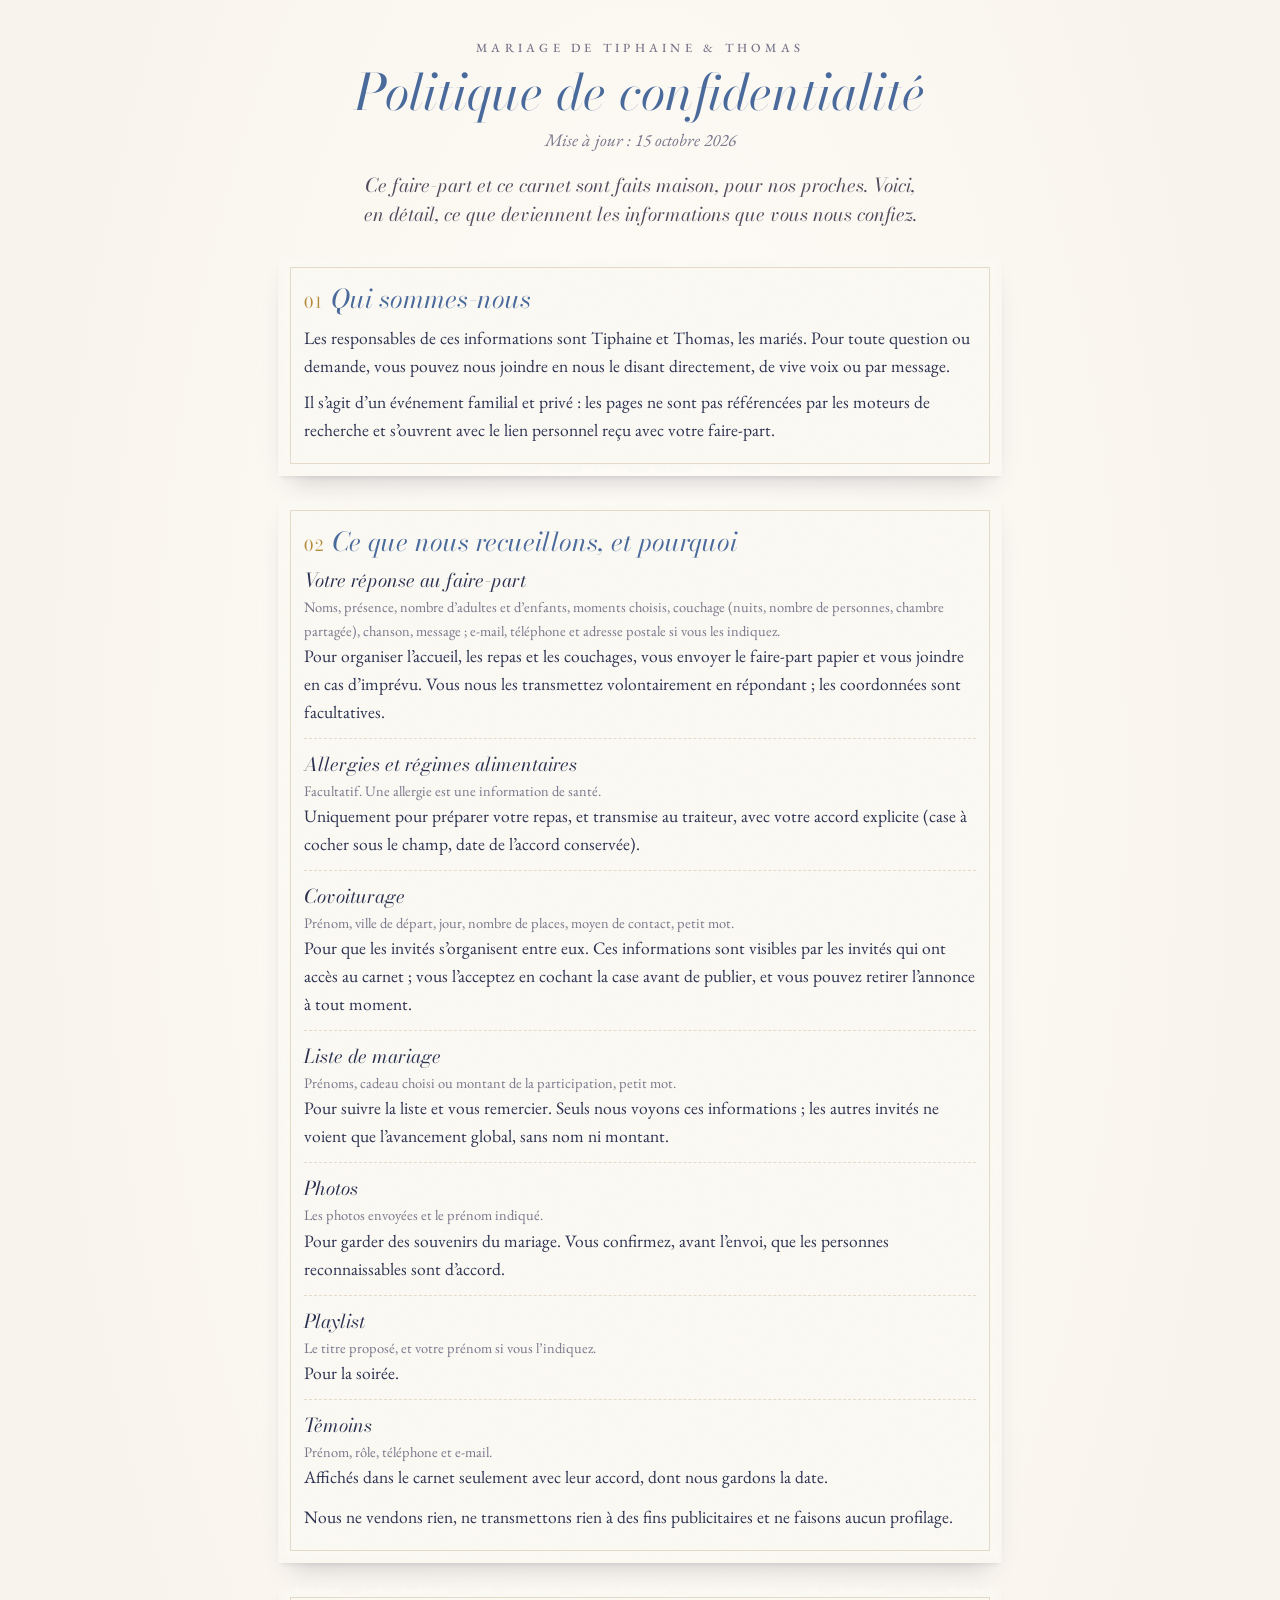
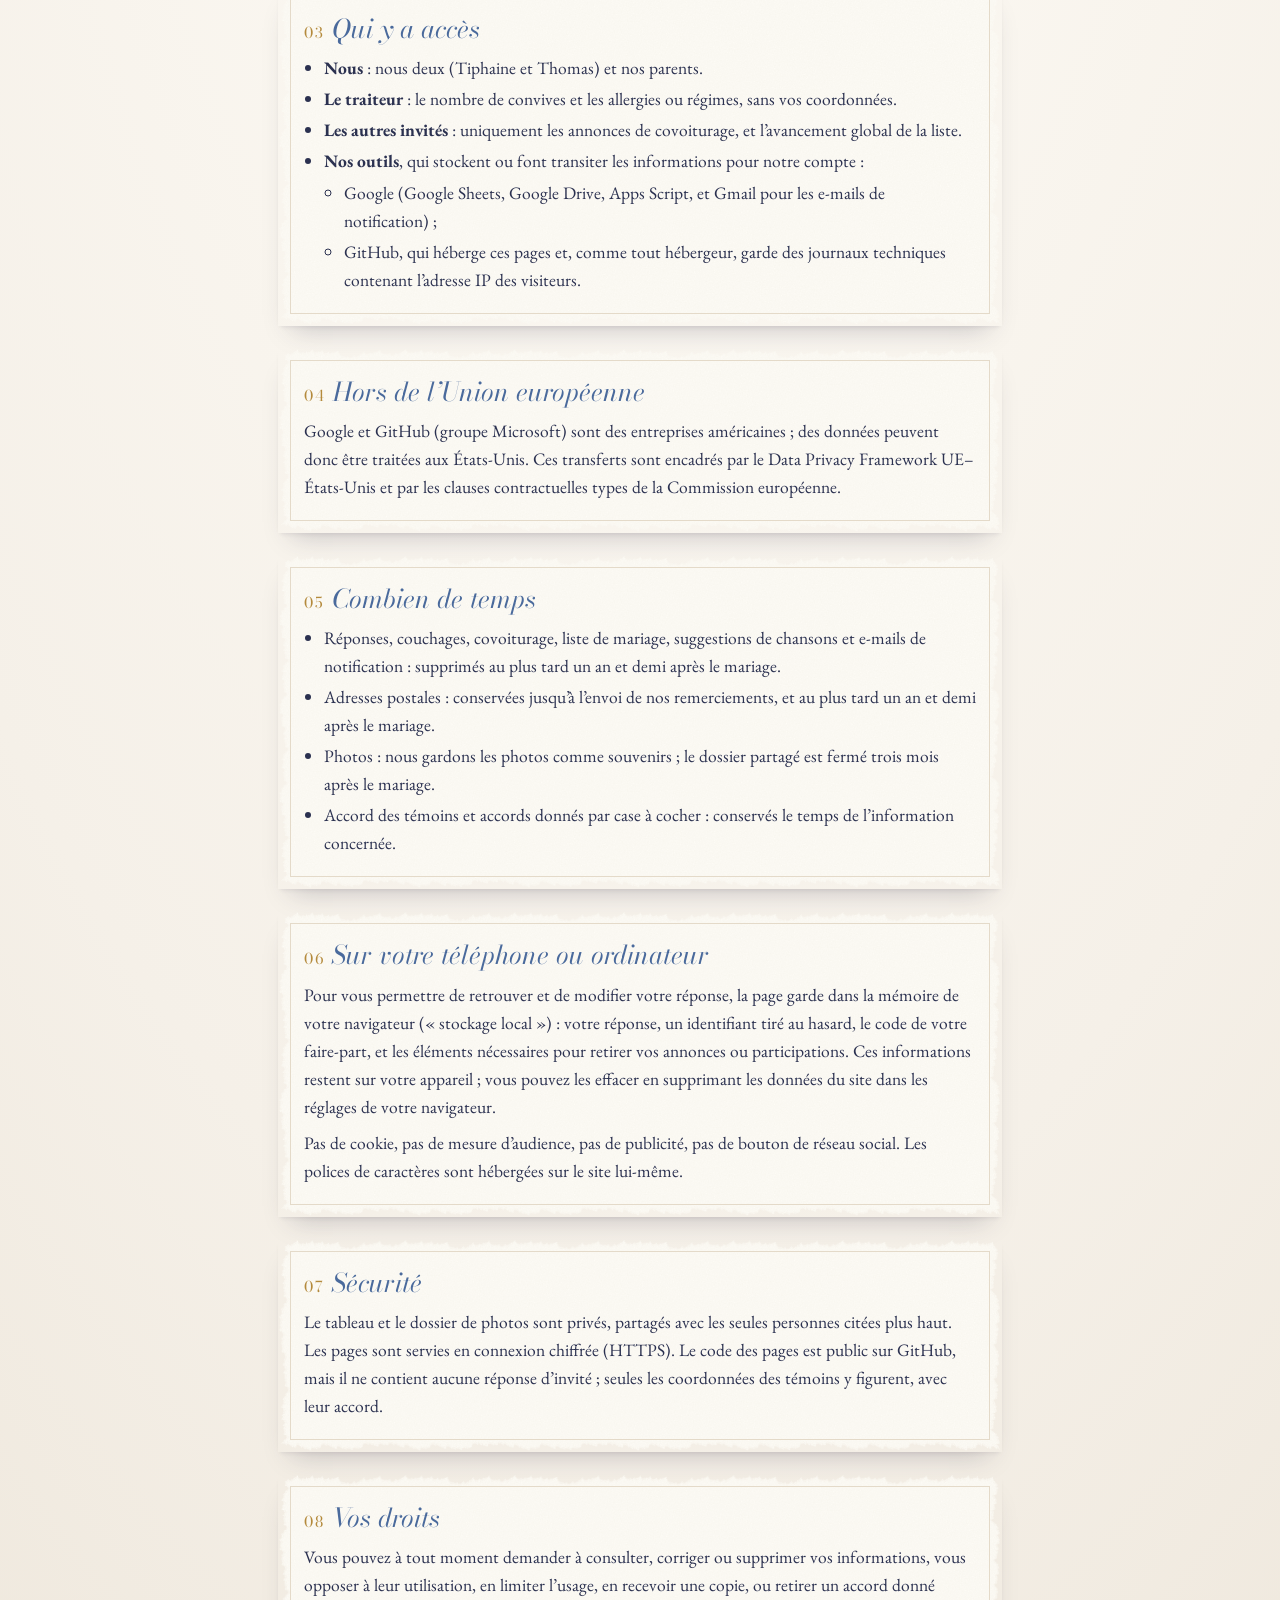
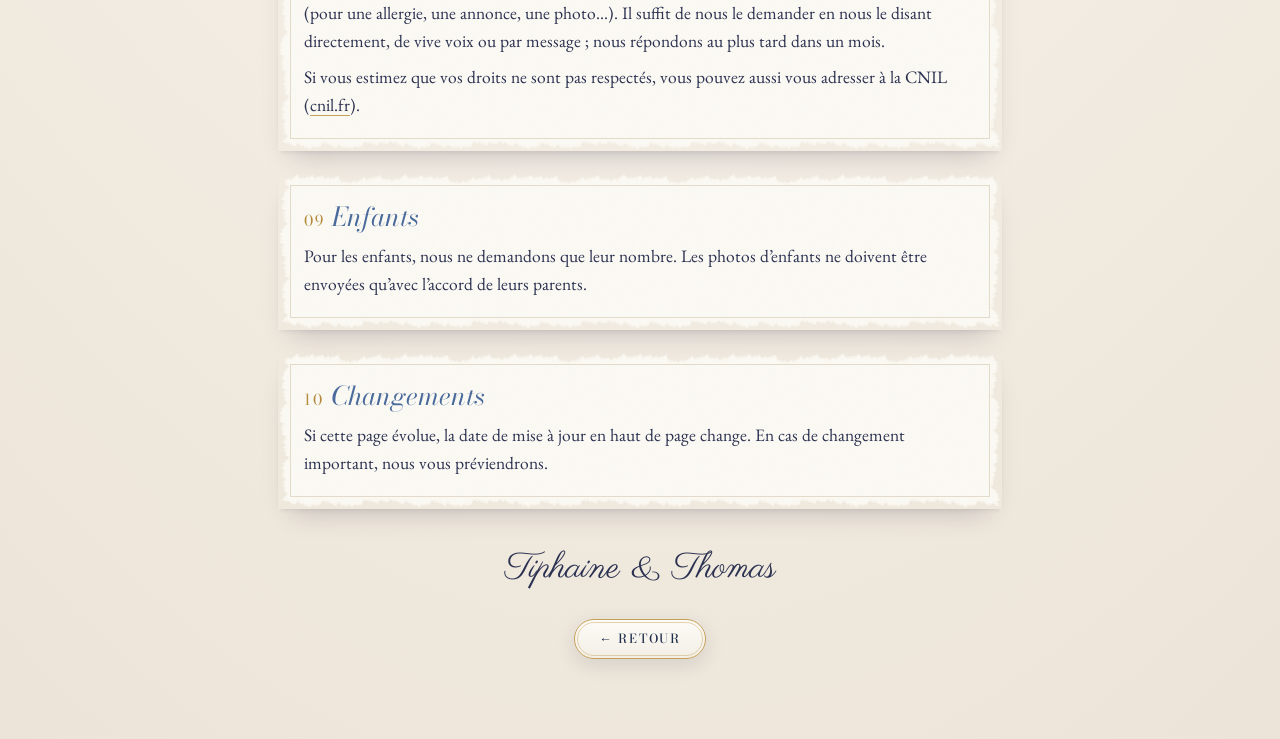
==== confidentialite.html @ f33ad24d "images" ====
<!doctype html>
<html lang="fr">
<head>
<meta charset="utf-8">
<meta name="viewport" content="width=device-width, initial-scale=1, viewport-fit=cover">
<meta name="robots" content="noindex, nofollow">
<title>Politique de confidentialité · Tiphaine &amp; Thomas</title>
<!-- polices hébergées sur le site (pas de Google Fonts) -->
<link rel="stylesheet" href="fonts/fonts.css">
<!--
  POLITIQUE DE CONFIDENTIALITÉ — les réglages (contact, accès, durées, date de mise à jour)
  sont dans config.js → donnees. Le texte ci-dessous s’y adapte tout seul.
-->
<style>
:root {
  --paper: #f5f0e8; --paper-2: #ebe3d6; --card: #fffdf8; --ink: #2b3150; --muted: #77768a; --line: #e4dac9;
  --blue: #4a6a9c; --rose: #a8789a; --gold: #b48a3c;
  --f-display: 'Bodoni Moda', 'Didot', 'Bodoni 72', Georgia, serif;
  --f-body: 'EB Garamond', 'Garamond', Georgia, serif;
  --f-hand: 'Parisienne', 'Snell Roundhand', cursive;
  color-scheme: light;
}
* { box-sizing: border-box; }
body { margin: 0; color: var(--ink); font: 17.5px/1.6 var(--f-body);
  background: radial-gradient(120% 90% at 50% 20%, var(--card) 0%, var(--paper) 60%, var(--paper-2) 100%), url("photos/grain-fond.png");
  background-size: auto, 220px 220px; }
.wrap { max-width: 760px; margin: 0 auto; padding: max(40px, env(safe-area-inset-top, 0px)) max(18px, env(safe-area-inset-right, 0px)) 80px max(18px, env(safe-area-inset-left, 0px)); }
header { text-align: center; margin-bottom: 26px; }
.eyebrow { font: 500 12.5px/1.2 var(--f-body); letter-spacing: .34em; text-transform: uppercase; color: var(--muted); }
h1 { font: italic 400 clamp(34px, 7vw, 50px)/1.1 var(--f-display); color: var(--blue); margin: 10px 0 6px; text-wrap: balance; }
.maj { color: var(--muted); font-style: italic; }
.intro { max-width: 52ch; margin: 18px auto 0; font: italic 400 19px/1.5 var(--f-display); color: #4f4b5c; text-wrap: balance; }
.paper { position: relative; isolation: isolate; padding: 28px 26px 24px; margin-top: 22px; }
.paper::before { content: ''; position: absolute; inset: 0; z-index: -1; background: var(--card) url("photos/grain-carte.png") 0 0 / 200px 200px;
  -webkit-mask-box-image: url("photos/bord-papier.png") 48 fill / 34px round; mask-border: url("photos/bord-papier.png") 48 fill / 34px round; }
.paper { box-shadow: 0 16px 26px -14px rgba(50,45,70,.26), 0 3px 5px -3px rgba(50,45,70,.14); }
.paper > .in-border { position: absolute; inset: 12px; border: 1px solid var(--line); pointer-events: none; }
h2 { font: italic 400 26px/1.2 var(--f-display); color: var(--blue); margin: 0 0 10px; }
h2 .n { font: 400 15px/1 var(--f-display); color: var(--gold); letter-spacing: .1em; margin-right: 8px; font-style: normal; }
h3 { font: 500 12.5px/1.3 var(--f-body); letter-spacing: .18em; text-transform: uppercase; color: var(--gold); margin: 16px 0 4px; }
p { margin: 0 0 8px; }
ul { margin: 4px 0 8px; padding-left: 20px; }
li { margin: 3px 0; }
.t { display: grid; gap: 12px; }
.t > div { border-top: 1px dashed var(--line); padding-top: 12px; }
.t > div:first-child { border-top: 0; padding-top: 0; }
.t b { font: italic 400 19px/1.3 var(--f-display); color: var(--ink); }
.t .k { display: block; font-size: 14.5px; color: var(--muted); }
a { color: var(--ink); text-decoration-color: #C5A059; text-underline-offset: 4px; }
.back { display: inline-block; margin-top: 30px; padding: 13px 24px; border-radius: 99px; text-decoration: none; cursor: pointer;
  background: linear-gradient(180deg, #FDFBF7 0%, #F3EFE6 100%); color: #1E2D4A; border: 1px solid #C5A059; outline: 1px solid rgba(197,160,89,.45); outline-offset: -4px;
  box-shadow: 0 6px 20px rgba(30,45,74,.12); font: 500 12.5px/1 var(--f-display); letter-spacing: .14em; text-transform: uppercase; }
footer { text-align: center; margin-top: 40px; }
.sig { font: 400 36px/1.1 var(--f-hand); }
@media (max-width: 480px) { .paper { padding: 24px 20px 20px; } body { font-size: 16.5px; } }
</style>
</head>
<body>
<div class="wrap" id="app"></div>
<script src="config.js"></script>
<script src="typo.js"></script>
<script>
'use strict';
(function () {
  const C = window.CONFIG || {}, D = C.donnees || {}, P = C.prenoms || ['', ''], S = C.site || {};
  const esc = v => String(v == null ? '' : v).replace(/[&<>"']/g, c => ({ '&': '&amp;', '<': '&lt;', '>': '&gt;', '"': '&quot;', "'": '&#39;' }[c]));
  const qui = D.responsables || `${P[0]} et ${P[1]}`;
  const contact = D.contact || S.contact || '';
  const ecrire = contact ? `en nous écrivant à <a href="mailto:${esc(contact)}">${esc(contact)}</a>` : 'en nous le disant directement, de vive voix ou par message';
  const acces = D.acces || `nous deux (${P[0]} et ${P[1]})`;
  const conserv = D.conservation || 'au plus tard six mois après le mariage';
  const sec = (n, titre, html) => `<section class="paper"><span class="in-border"></span><h2><span class="n">${n}</span>${titre}</h2>${html}</section>`;
  let n = 0; const N = () => String(++n).padStart(2, '0');

  document.getElementById('app').innerHTML = `
  <header>
    <div class="eyebrow">Mariage de ${esc(P[0])} &amp; ${esc(P[1])}</div>
    <h1>Politique de confidentialité</h1>
    ${D.miseAJour ? `<div class="maj">Mise à jour : ${esc(D.miseAJour)}</div>` : ''}
    <p class="intro">Ce faire-part et ce carnet sont faits maison, pour nos proches. Voici, en détail, ce que deviennent les informations que vous nous confiez.</p>
  </header>

  ${sec(N(), 'Qui sommes-nous', `
    <p>Les responsables de ces informations sont ${esc(qui)}, les mariés. Pour toute question ou demande, vous pouvez nous joindre ${ecrire}.</p>
    <p>Il s’agit d’un événement familial et privé : les pages ne sont pas référencées par les moteurs de recherche et s’ouvrent avec le lien personnel reçu avec votre faire-part.</p>`)}

  ${sec(N(), 'Ce que nous recueillons, et pourquoi', `<div class="t">
    <div><b>Votre réponse au faire-part</b><span class="k">Noms, présence, nombre d’adultes et d’enfants, moments choisis, couchage (nuits, nombre de personnes, chambre partagée), chanson, message ; e-mail, téléphone et adresse postale si vous les indiquez.</span>
      Pour organiser l’accueil, les repas et les couchages, vous envoyer le faire-part papier et vous joindre en cas d’imprévu. Vous nous les transmettez volontairement en répondant ; les coordonnées sont facultatives.</div>
    <div><b>Allergies et régimes alimentaires</b><span class="k">Facultatif. Une allergie est une information de santé.</span>
      Uniquement pour préparer votre repas, et transmise au traiteur, avec votre accord explicite (case à cocher sous le champ, date de l’accord conservée).</div>
    <div><b>Covoiturage</b><span class="k">Prénom, ville de départ, jour, nombre de places, moyen de contact, petit mot.</span>
      Pour que les invités s’organisent entre eux. Ces informations sont visibles par les invités qui ont accès au carnet ; vous l’acceptez en cochant la case avant de publier, et vous pouvez retirer l’annonce à tout moment.</div>
    <div><b>Liste de mariage</b><span class="k">Prénoms, cadeau choisi ou montant de la participation, petit mot.</span>
      Pour suivre la liste et vous remercier. Seuls nous voyons ces informations ; les autres invités ne voient que l’avancement global, sans nom ni montant.</div>
    <div><b>Photos</b><span class="k">Les photos envoyées et le prénom indiqué.</span>
      Pour garder des souvenirs du mariage. Vous confirmez, avant l’envoi, que les personnes reconnaissables sont d’accord.</div>
    <div><b>Playlist</b><span class="k">Le titre proposé, et votre prénom si vous l’indiquez.</span> Pour la soirée.</div>
    <div><b>Témoins</b><span class="k">Prénom, rôle, téléphone et e-mail.</span> Affichés dans le carnet seulement avec leur accord, dont nous gardons la date.</div>
  </div>
  <p style="margin-top:12px">Nous ne vendons rien, ne transmettons rien à des fins publicitaires et ne faisons aucun profilage.</p>`)}

  ${sec(N(), 'Qui y a accès', `<ul>
    <li><b>Nous</b> : ${esc(acces)}.</li>
    <li><b>Le traiteur</b> : le nombre de convives et les allergies ou régimes, sans vos coordonnées.</li>
    <li><b>Les autres invités</b> : uniquement les annonces de covoiturage, et l’avancement global de la liste.</li>
    <li><b>Nos outils</b>, qui stockent ou font transiter les informations pour notre compte :
      <ul><li>Google (Google Sheets, Google Drive, Apps Script, et Gmail pour les e-mails de notification) ;</li>
        <li>GitHub, qui héberge ces pages et, comme tout hébergeur, garde des journaux techniques contenant l’adresse IP des visiteurs.</li></ul></li></ul>`)}

  ${sec(N(), 'Hors de l’Union européenne', `<p>Google et GitHub (groupe Microsoft) sont des entreprises américaines ; des données peuvent donc être traitées aux États-Unis. Ces transferts sont encadrés par le Data Privacy Framework UE–États-Unis et par les clauses contractuelles types de la Commission européenne.</p>`)}

  ${sec(N(), 'Combien de temps', `<ul>
    <li>Réponses, couchages, covoiturage, liste de mariage, suggestions de chansons et e-mails de notification : supprimés ${esc(conserv)}.</li>
    <li>Adresses postales : conservées ${esc(D.adresses || 'jusqu’à l’envoi de nos remerciements')}.</li>
    <li>Photos : ${esc(D.photos || 'nous les gardons comme souvenirs')}.</li>
    <li>Accord des témoins et accords donnés par case à cocher : conservés le temps de l’information concernée.</li></ul>`)}

  ${sec(N(), 'Sur votre téléphone ou ordinateur', `
    <p>Pour vous permettre de retrouver et de modifier votre réponse, la page garde dans la mémoire de votre navigateur (« stockage local ») : votre réponse, un identifiant tiré au hasard, le code de votre faire-part, et les éléments nécessaires pour retirer vos annonces ou participations. Ces informations restent sur votre appareil ; vous pouvez les effacer en supprimant les données du site dans les réglages de votre navigateur.</p>
    <p>Pas de cookie, pas de mesure d’audience, pas de publicité, pas de bouton de réseau social. Les polices de caractères sont hébergées sur le site lui-même.</p>`)}

  ${sec(N(), 'Sécurité', `<p>Le tableau et le dossier de photos sont privés, partagés avec les seules personnes citées plus haut. Les pages sont servies en connexion chiffrée (HTTPS). Le code des pages est public sur GitHub, mais il ne contient aucune réponse d’invité ; seules les coordonnées des témoins y figurent, avec leur accord.</p>`)}

  ${sec(N(), 'Vos droits', `
    <p>Vous pouvez à tout moment demander à consulter, corriger ou supprimer vos informations, vous opposer à leur utilisation, en limiter l’usage, en recevoir une copie, ou retirer un accord donné (pour une allergie, une annonce, une photo…). Il suffit de nous le demander ${ecrire} ; nous répondons au plus tard dans un mois.</p>
    <p>Si vous estimez que vos droits ne sont pas respectés, vous pouvez aussi vous adresser à la CNIL (<a href="https://www.cnil.fr/fr/plaintes" target="_blank" rel="noopener">cnil.fr</a>).</p>`)}

  ${sec(N(), 'Enfants', `<p>Pour les enfants, nous ne demandons que leur nombre. Les photos d’enfants ne doivent être envoyées qu’avec l’accord de leurs parents.</p>`)}

  ${sec(N(), 'Changements', `<p>Si cette page évolue, la date de mise à jour en haut de page change. En cas de changement important, nous vous préviendrons.</p>`)}

  <footer>
    <div class="sig">${esc(P[0])} &amp; ${esc(P[1])}</div>
    <a class="back" href="./" onclick="if (history.length > 1) { history.back(); return false; }">← Retour</a>
  </footer>`;
})();
</script>
</body>
</html>
---- fonts/fonts.css ----
/* Polices hébergées sur le site (au lieu de Google Fonts : aucune adresse IP transmise à Google).
   Bodoni Moda, EB Garamond, Parisienne — licence SIL Open Font License 1.1 (via Fontsource). */

@font-face { font-family: 'Bodoni Moda'; font-style: normal; font-weight: 400 900; font-display: swap;
  src: url('bodoni-moda-latin-ext-opsz-normal.woff2') format('woff2'); unicode-range: U+0100-02BA,U+02BD-02C5,U+02C7-02CC,U+02CE-02D7,U+02DD-02FF,U+0304,U+0308,U+0329,U+1D00-1DBF,U+1E00-1E9F,U+1EF2-1EFF,U+2020,U+20A0-20AB,U+20AD-20C0,U+2113,U+2C60-2C7F,U+A720-A7FF; }

@font-face { font-family: 'Bodoni Moda'; font-style: normal; font-weight: 400 900; font-display: swap;
  src: url('bodoni-moda-latin-opsz-normal.woff2') format('woff2'); unicode-range: U+0000-00FF,U+0131,U+0152-0153,U+02BB-02BC,U+02C6,U+02DA,U+02DC,U+0304,U+0308,U+0329,U+2000-206F,U+20AC,U+2122,U+2191,U+2193,U+2212,U+2215,U+FEFF,U+FFFD; }

@font-face { font-family: 'Bodoni Moda'; font-style: italic; font-weight: 400 900; font-display: swap;
  src: url('bodoni-moda-latin-ext-opsz-italic.woff2') format('woff2'); unicode-range: U+0100-02BA,U+02BD-02C5,U+02C7-02CC,U+02CE-02D7,U+02DD-02FF,U+0304,U+0308,U+0329,U+1D00-1DBF,U+1E00-1E9F,U+1EF2-1EFF,U+2020,U+20A0-20AB,U+20AD-20C0,U+2113,U+2C60-2C7F,U+A720-A7FF; }

@font-face { font-family: 'Bodoni Moda'; font-style: italic; font-weight: 400 900; font-display: swap;
  src: url('bodoni-moda-latin-opsz-italic.woff2') format('woff2'); unicode-range: U+0000-00FF,U+0131,U+0152-0153,U+02BB-02BC,U+02C6,U+02DA,U+02DC,U+0304,U+0308,U+0329,U+2000-206F,U+20AC,U+2122,U+2191,U+2193,U+2212,U+2215,U+FEFF,U+FFFD; }

@font-face { font-family: 'EB Garamond'; font-style: normal; font-weight: 400 800; font-display: swap;
  src: url('eb-garamond-latin-ext-wght-normal.woff2') format('woff2'); unicode-range: U+0100-02BA,U+02BD-02C5,U+02C7-02CC,U+02CE-02D7,U+02DD-02FF,U+0304,U+0308,U+0329,U+1D00-1DBF,U+1E00-1E9F,U+1EF2-1EFF,U+2020,U+20A0-20AB,U+20AD-20C0,U+2113,U+2C60-2C7F,U+A720-A7FF; }

@font-face { font-family: 'EB Garamond'; font-style: normal; font-weight: 400 800; font-display: swap;
  src: url('eb-garamond-latin-wght-normal.woff2') format('woff2'); unicode-range: U+0000-00FF,U+0131,U+0152-0153,U+02BB-02BC,U+02C6,U+02DA,U+02DC,U+0304,U+0308,U+0329,U+2000-206F,U+20AC,U+2122,U+2191,U+2193,U+2212,U+2215,U+FEFF,U+FFFD; }

@font-face { font-family: 'EB Garamond'; font-style: italic; font-weight: 400 800; font-display: swap;
  src: url('eb-garamond-latin-ext-wght-italic.woff2') format('woff2'); unicode-range: U+0100-02BA,U+02BD-02C5,U+02C7-02CC,U+02CE-02D7,U+02DD-02FF,U+0304,U+0308,U+0329,U+1D00-1DBF,U+1E00-1E9F,U+1EF2-1EFF,U+2020,U+20A0-20AB,U+20AD-20C0,U+2113,U+2C60-2C7F,U+A720-A7FF; }

@font-face { font-family: 'EB Garamond'; font-style: italic; font-weight: 400 800; font-display: swap;
  src: url('eb-garamond-latin-wght-italic.woff2') format('woff2'); unicode-range: U+0000-00FF,U+0131,U+0152-0153,U+02BB-02BC,U+02C6,U+02DA,U+02DC,U+0304,U+0308,U+0329,U+2000-206F,U+20AC,U+2122,U+2191,U+2193,U+2212,U+2215,U+FEFF,U+FFFD; }

@font-face { font-family: 'Parisienne'; font-style: normal; font-weight: 400; font-display: swap;
  src: url('parisienne-latin-ext-400-normal.woff2') format('woff2'); unicode-range: U+0100-02BA,U+02BD-02C5,U+02C7-02CC,U+02CE-02D7,U+02DD-02FF,U+0304,U+0308,U+0329,U+1D00-1DBF,U+1E00-1E9F,U+1EF2-1EFF,U+2020,U+20A0-20AB,U+20AD-20C0,U+2113,U+2C60-2C7F,U+A720-A7FF; }

@font-face { font-family: 'Parisienne'; font-style: normal; font-weight: 400; font-display: swap;
  src: url('parisienne-latin-400-normal.woff2') format('woff2'); unicode-range: U+0000-00FF,U+0131,U+0152-0153,U+02BB-02BC,U+02C6,U+02DA,U+02DC,U+0304,U+0308,U+0329,U+2000-206F,U+20AC,U+2122,U+2191,U+2193,U+2212,U+2215,U+FEFF,U+FFFD; }
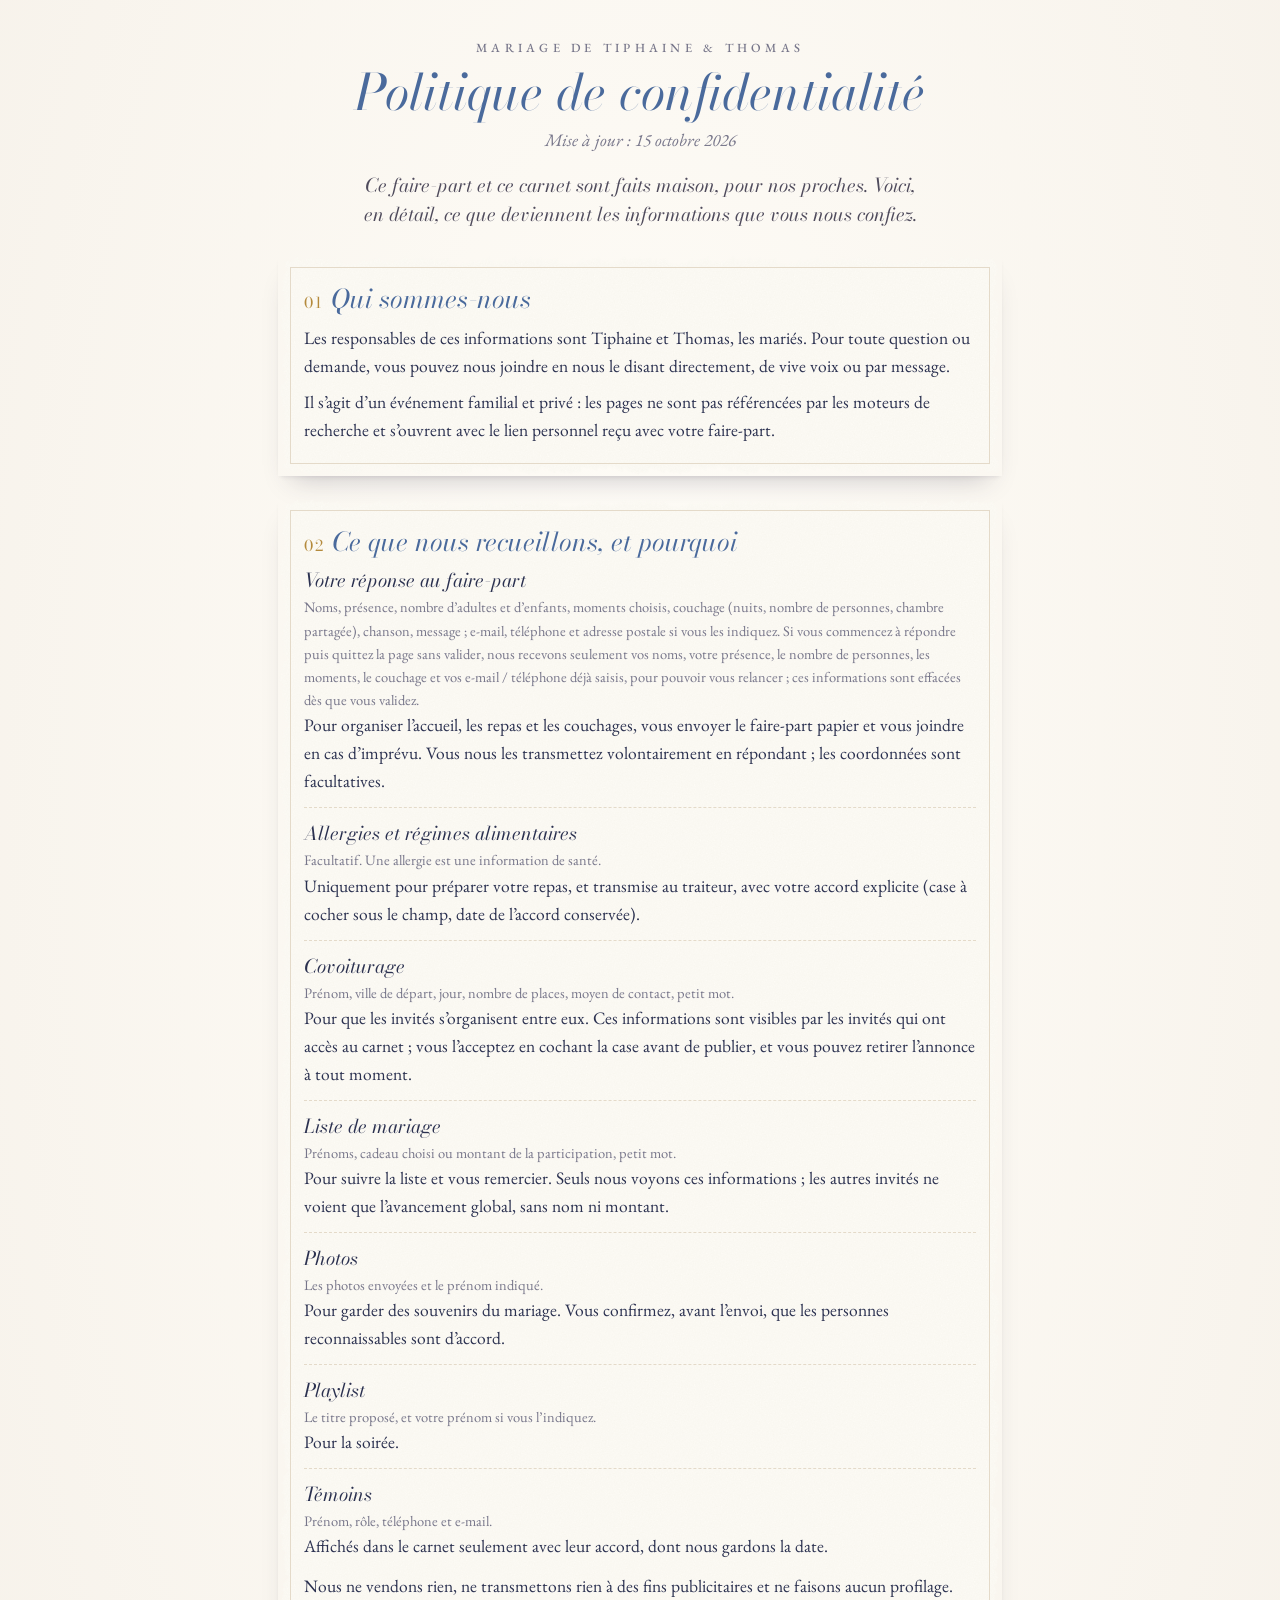
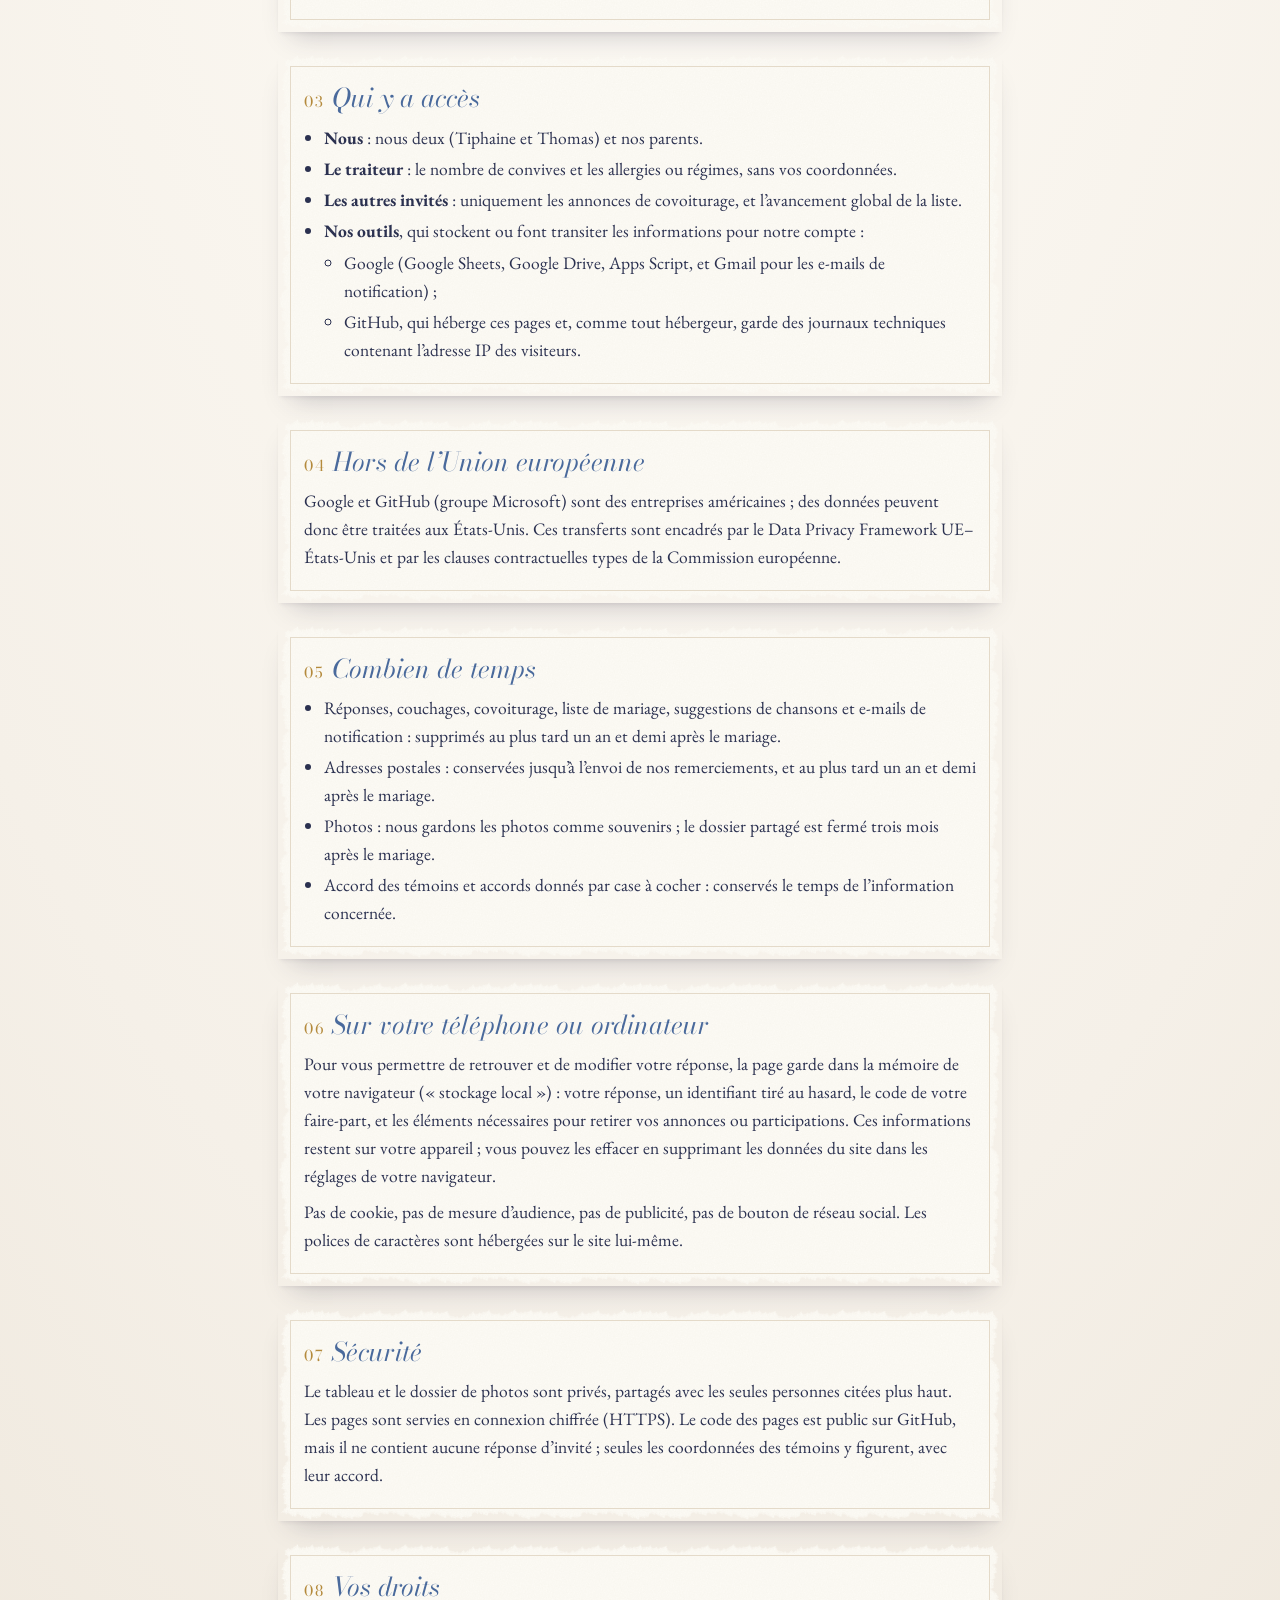
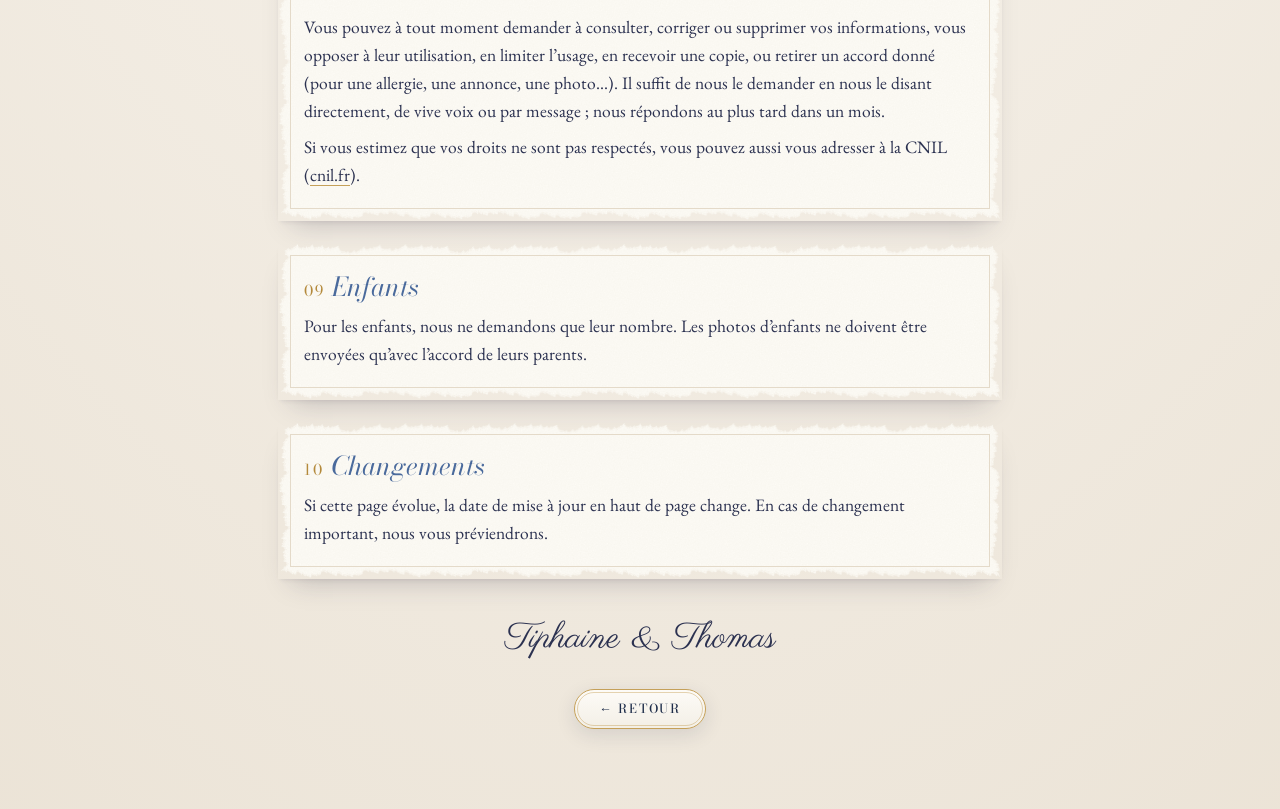
==== commit 8b74a37d: "amelioration reponse incomplete" ====
--- a/confidentialite.html
+++ b/confidentialite.html
@@ -85,7 +85,7 @@
     <p>Il s’agit d’un événement familial et privé : les pages ne sont pas référencées par les moteurs de recherche et s’ouvrent avec le lien personnel reçu avec votre faire-part.</p>`)}
 
   ${sec(N(), 'Ce que nous recueillons, et pourquoi', `<div class="t">
-    <div><b>Votre réponse au faire-part</b><span class="k">Noms, présence, nombre d’adultes et d’enfants, moments choisis, couchage (nuits, nombre de personnes, chambre partagée), chanson, message ; e-mail, téléphone et adresse postale si vous les indiquez.</span>
+    <div><b>Votre réponse au faire-part</b><span class="k">Noms, présence, nombre d’adultes et d’enfants, moments choisis, couchage (nuits, nombre de personnes, chambre partagée), chanson, message ; e-mail, téléphone et adresse postale si vous les indiquez. Si vous commencez à répondre puis quittez la page sans valider, nous recevons seulement vos noms, votre présence, le nombre de personnes, les moments, le couchage et vos e-mail / téléphone déjà saisis, pour pouvoir vous relancer ; ces informations sont effacées dès que vous validez.</span>
       Pour organiser l’accueil, les repas et les couchages, vous envoyer le faire-part papier et vous joindre en cas d’imprévu. Vous nous les transmettez volontairement en répondant ; les coordonnées sont facultatives.</div>
     <div><b>Allergies et régimes alimentaires</b><span class="k">Facultatif. Une allergie est une information de santé.</span>
       Uniquement pour préparer votre repas, et transmise au traiteur, avec votre accord explicite (case à cocher sous le champ, date de l’accord conservée).</div>
